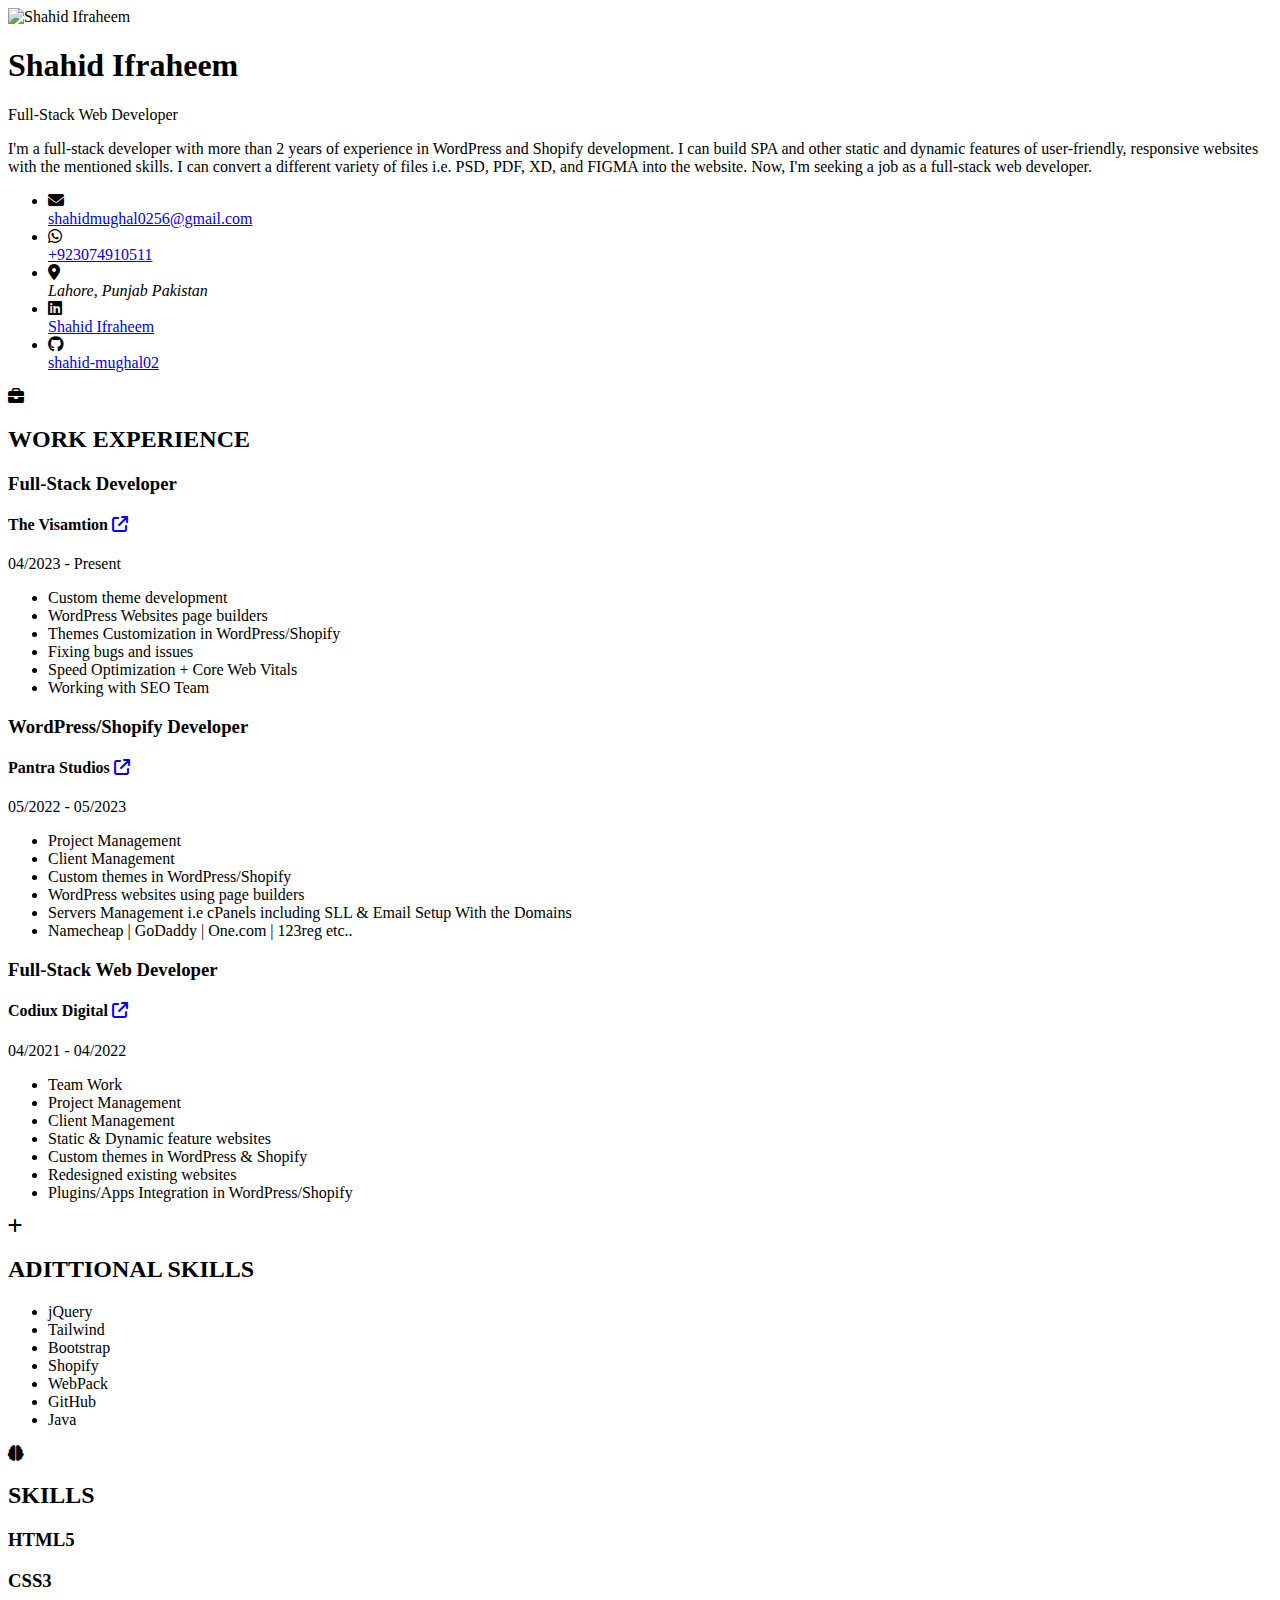
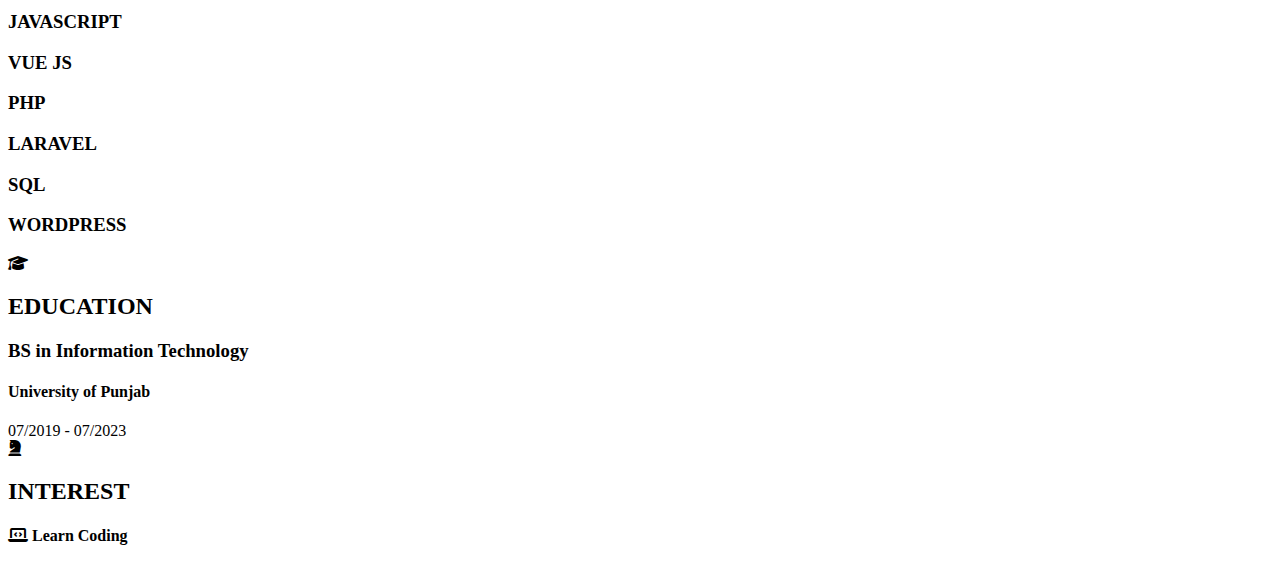
==== index.html @ 24e7b1ff "Update index.html" ====
<!DOCTYPE html>
<html lang="en">

<head>
    <title>Portfolio &#9866; Shahid Ifraheem</title>
    <meta charset="UTF-8">
    <meta http-equiv="X-UA-Compatible" content="IE=edge">
    <meta name="viewport" content="width=device-width, initial-scale=1.0">
    <link rel="stylesheet" href="https://cdnjs.cloudflare.com/ajax/libs/font-awesome/6.2.0/css/all.min.css" />
    <!-- For Social Share -->
    <meta property="og:title" content="Portfolio - Shahid Ifraheem" />
    <meta property="og:description" content="Full-Stack Web Developer | PHP | Laravel | Vue.js | WordPress" />
    <meta property="og:image" content="src/img/profile.jpg" />
    <!-- Favicon -->
    <link rel="shortcut icon" href="src/img/profile.jpg" type="image/x-icon">
    <!-- Style -->
    <link rel="stylesheet" href="src/css/style.css" />
</head>

<body>
    <div id="resume">
        <header id="header">
            <div class="about">
                <div class="profile">
                    <div class="outline">
                        <img src="src/img/profile.jpg" alt="Shahid Ifraheem">
                    </div>
                </div>
                <div class="summary">
                    <h1>Shahid Ifraheem</h1>
                    <span>Full-Stack Web Developer</span>
                    <p>I'm a full-stack developer with more than 2 years of experience in WordPress and Shopify development. I can build
                        <span title="Single Page Application">SPA</span> and other static and dynamic features of
                        user-friendly, responsive websites with the mentioned skills. I can convert a different variety of
                        files i.e. PSD, PDF, XD, and FIGMA into the website. Now, I'm seeking a job as a full-stack web
                        developer.
                    </p>
                </div>
            </div>
            <div class="info">
                <ul>
                    <li>
                        <div class="icon">
                            <i class="fa-solid fa-envelope"></i>
                        </div>
                        <a href="mailto:shahidmughal0256@gmail.com">shahidmughal0256@gmail.com</a>
                    </li>
                    <li>
                        <div class="icon">
                            <i class="fa-brands fa-whatsapp"></i>
                        </div>
                        <a href="https://wa.me/+923074910511?text=Greetings, Shahid Ifraheem">+923074910511</a>
                    </li>
                    <li>
                        <div class="icon">
                            <i class="fa-solid fa-location-dot"></i>
                        </div>
                        <address>Lahore, Punjab Pakistan</address>
                    </li>
                    <li>
                        <div class="icon">
                            <i class="fa-brands fa-linkedin"></i>
                        </div>
                        <a href="https://www.linkedin.com/in/shahid-ifraheem/">Shahid Ifraheem</a>
                    </li>
                    <li>
                        <div class="icon">
                            <i class="fa-brands fa-github"></i>
                        </div>
                        <a href="https://github.com/shahid-mughal02">shahid-mughal02</a>
                    </li>
                </ul>
            </div>
        </header>
        <main id="main">
            <div class="content">
                <div class="title">
                    <div class="icon">
                        <i class="fa fa-light fa-briefcase"></i>
                    </div>
                    <h2>WORK EXPERIENCE</h2>
                </div>
                <div class="experiences">
                    <div class="experience">
                        <h3 class="universal-title">Full-Stack Developer</h3>
                        <h4 class="universal-name">The Visamtion <a href="#" target="_blank"><i
                                    class="fa-solid fa-arrow-up-right-from-square"></i></a></h4>
                        <span class="universal-date">04/2023 - Present</span>
                        <ul class="details">
                            <li>Custom theme development</li>
                            <li>WordPress Websites page builders</li>
                            <li>Themes Customization in WordPress/Shopify</li>
                            <li>Fixing bugs and issues</li>
                            <li>Speed Optimization + Core Web Vitals</li>
                            <li>Working with SEO Team</li>
                        </ul>
                    </div>
                    <div class="experience">
                        <h3 class="universal-title">WordPress/Shopify Developer</h3>
                        <h4 class="universal-name">Pantra Studios <a href="#" target="_blank"><i
                                    class="fa-solid fa-arrow-up-right-from-square"></i></a></h4>
                        <span class="universal-date">05/2022 - 05/2023</span>
                        <ul class="details">
                            <li>Project Management</li>
                            <li>Client Management</li>
                            <li>Custom themes in WordPress/Shopify</li>
                            <li>WordPress websites using page builders</li>
                            <li>Servers Management i.e cPanels including SLL & Email Setup With the Domains</li>
                            <li>Namecheap | GoDaddy | One.com | 123reg etc..</li>
                        </ul>
                    </div>
                    <div class="experience">
                        <h3 class="universal-title">Full-Stack Web Developer</h3>
                        <h4 class="universal-name">Codiux Digital <a href="#" target="_blank"><i
                                    class="fa-solid fa-arrow-up-right-from-square"></i></a></h4>
                        <span class="universal-date">04/2021 - 04/2022</span>
                        <ul class="details">
                            <li>Team Work</li>
                            <li>Project Management</li>
                            <li>Client Management</li>
                            <li>Static & Dynamic feature websites</li>
                            <li>Custom themes in WordPress & Shopify</li>
                            <li>Redesigned existing websites</li>
                            <li>Plugins/Apps Integration in WordPress/Shopify</li>
                        </ul>
                    </div>
                </div>
                <div class="additional-skills">
                    <div class="title">
                        <div class="icon">
                            <i class="fa-solid fa-plus"></i>
                        </div>
                        <h2>ADITTIONAL SKILLS</h2>
                    </div>
                    <ul class="skills-list">
                        <li>jQuery</li>
                        <li>Tailwind</li>
                        <li>Bootstrap</li>
                        <li>Shopify</li>
                        <li>WebPack</li>
                        <li>GitHub</li>
                        <li>Java</li>
                    </ul>
                </div>
            </div>
            <aside class="sidebar">
                <div class="title">
                    <div class="icon">
                        <i class="fa fa-thin fa-brain"></i>
                    </div>
                    <h2>SKILLS</h2>
                </div>
                <div class="skills">
                    <div class="html">
                        <h3 class="skill-title">HTML5</h3>
                        <div class="progress-outline">
                            <div class="progress"></div>
                        </div>
                    </div>
                    <div class="css">
                        <h3 class="skill-title">CSS3</h3>
                        <div class="progress-outline">
                            <div class="progress"></div>
                        </div>
                    </div>
                    <div class="javascript">
                        <h3 class="skill-title">JAVASCRIPT</h3>
                        <div class="progress-outline">
                            <div class="progress"></div>
                        </div>
                    </div>
                    <div class="vuejs">
                        <h3 class="skill-title">VUE JS</h3>
                        <div class="progress-outline">
                            <div class="progress"></div>
                        </div>
                    </div>
                    <div class="php">
                        <h3 class="skill-title">PHP</h3>
                        <div class="progress-outline">
                            <div class="progress"></div>
                        </div>
                    </div>
                    <div class="laravel">
                        <h3 class="skill-title">LARAVEL</h3>
                        <div class="progress-outline">
                            <div class="progress"></div>
                        </div>
                    </div>
                    <div class="sql">
                        <h3 class="skill-title">SQL</h3>
                        <div class="progress-outline">
                            <div class="progress"></div>
                        </div>
                    </div>
                    <div class="wp">
                        <h3 class="skill-title">WORDPRESS</h3>
                        <div class="progress-outline">
                            <div class="progress"></div>
                        </div>
                    </div>
                </div>
                <div class="education">
                    <div class="title">
                        <div class="icon">
                            <i class="fa-solid fa-graduation-cap"></i>
                        </div>
                        <h2>EDUCATION</h2>
                    </div>
                    <div class="edu-box">
                        <h3 class="universal-title">BS in Information Technology</h3>
                        <h4 class="universal-name" data-text="(Continue)">University of Punjab </h4>
                        <span class="universal-date">07/2019 - 07/2023</span>
                    </div>
                </div>
                <div class="interest">
                    <div class="title">
                        <div class="icon">
                            <i class="fa-solid fa-chess-knight"></i>
                        </div>
                        <h2>INTEREST</h2>
                    </div>
                    <div class="interest-list">
                        <h4 class="interest-title"><i class="fa-solid fa-laptop-code"></i> Learn Coding</h4>
                    </div>
                </div>
            </aside>
        </main>
        <!--<div id="portfolio">
            <a href="portfolio.html">Portfolio</a>
        </div>-->
    </div>
    <script src="src/js/index.js"></script>
</body>

</html>
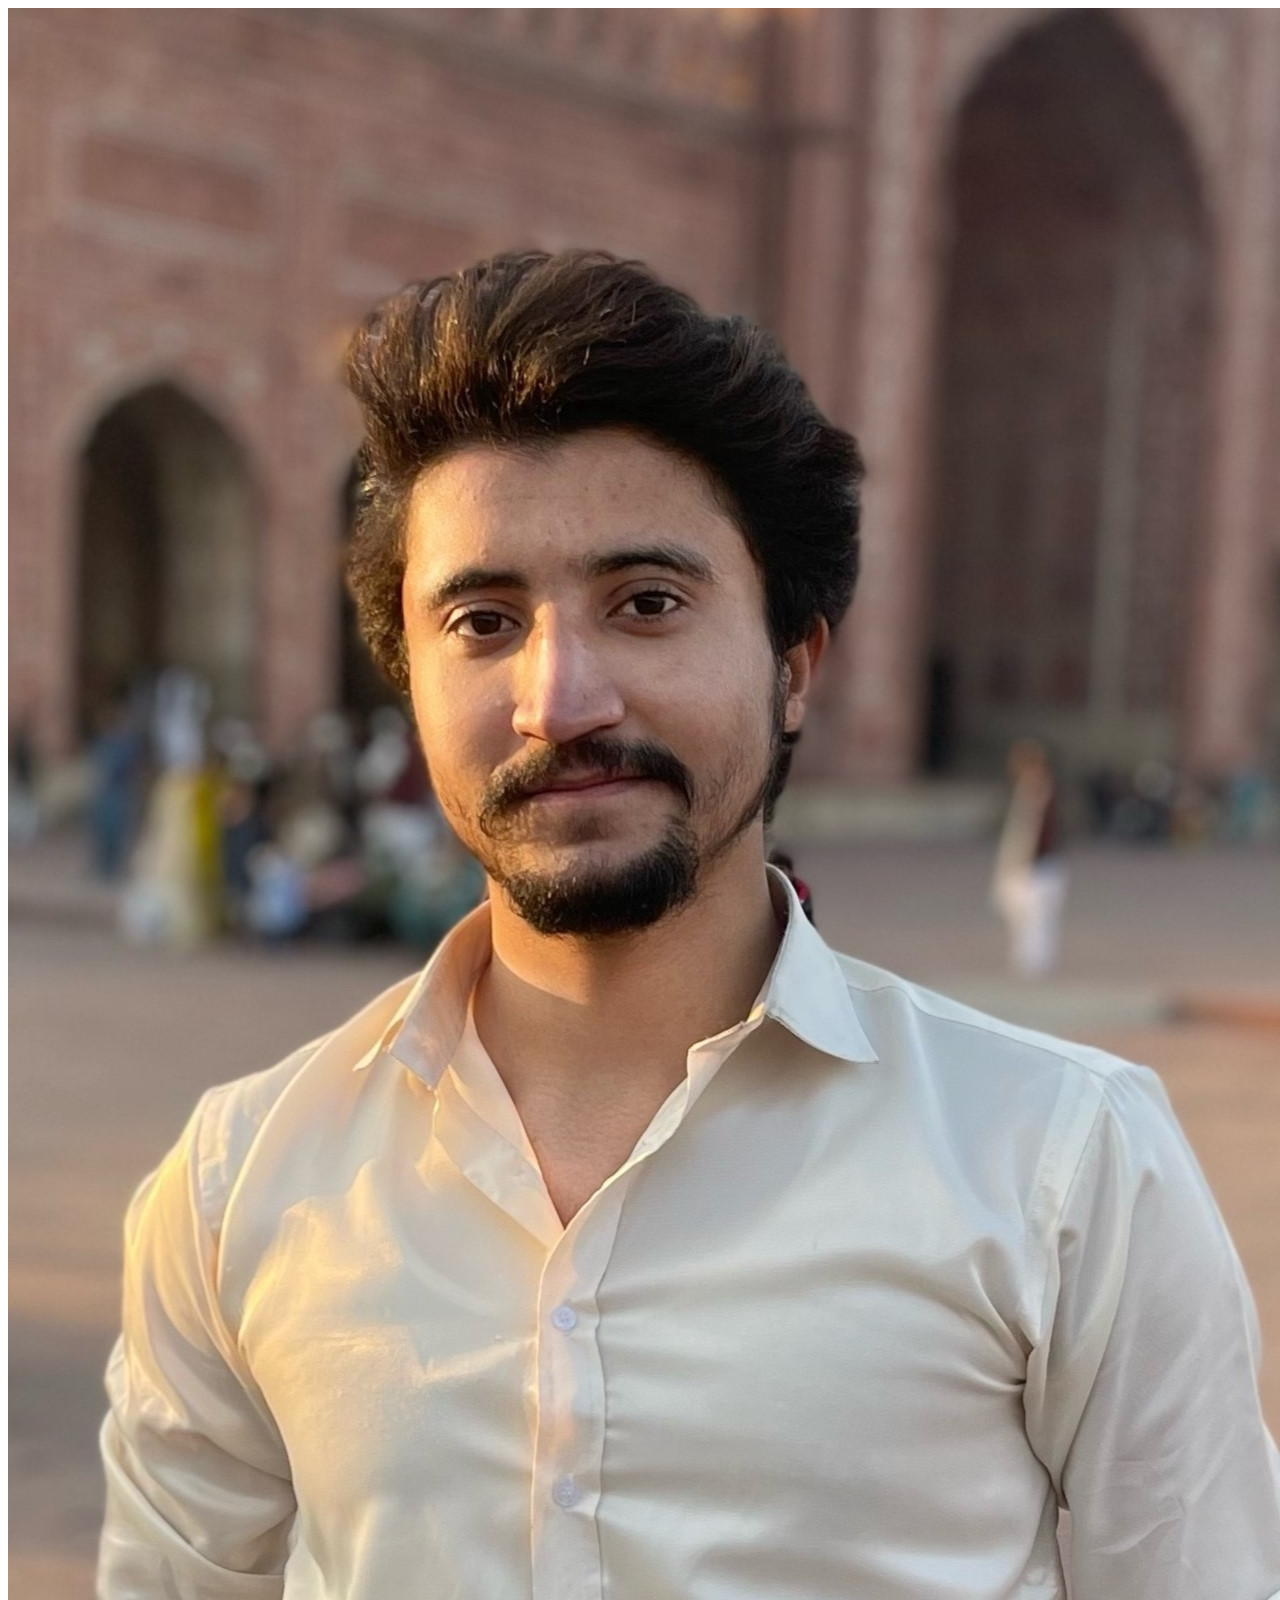
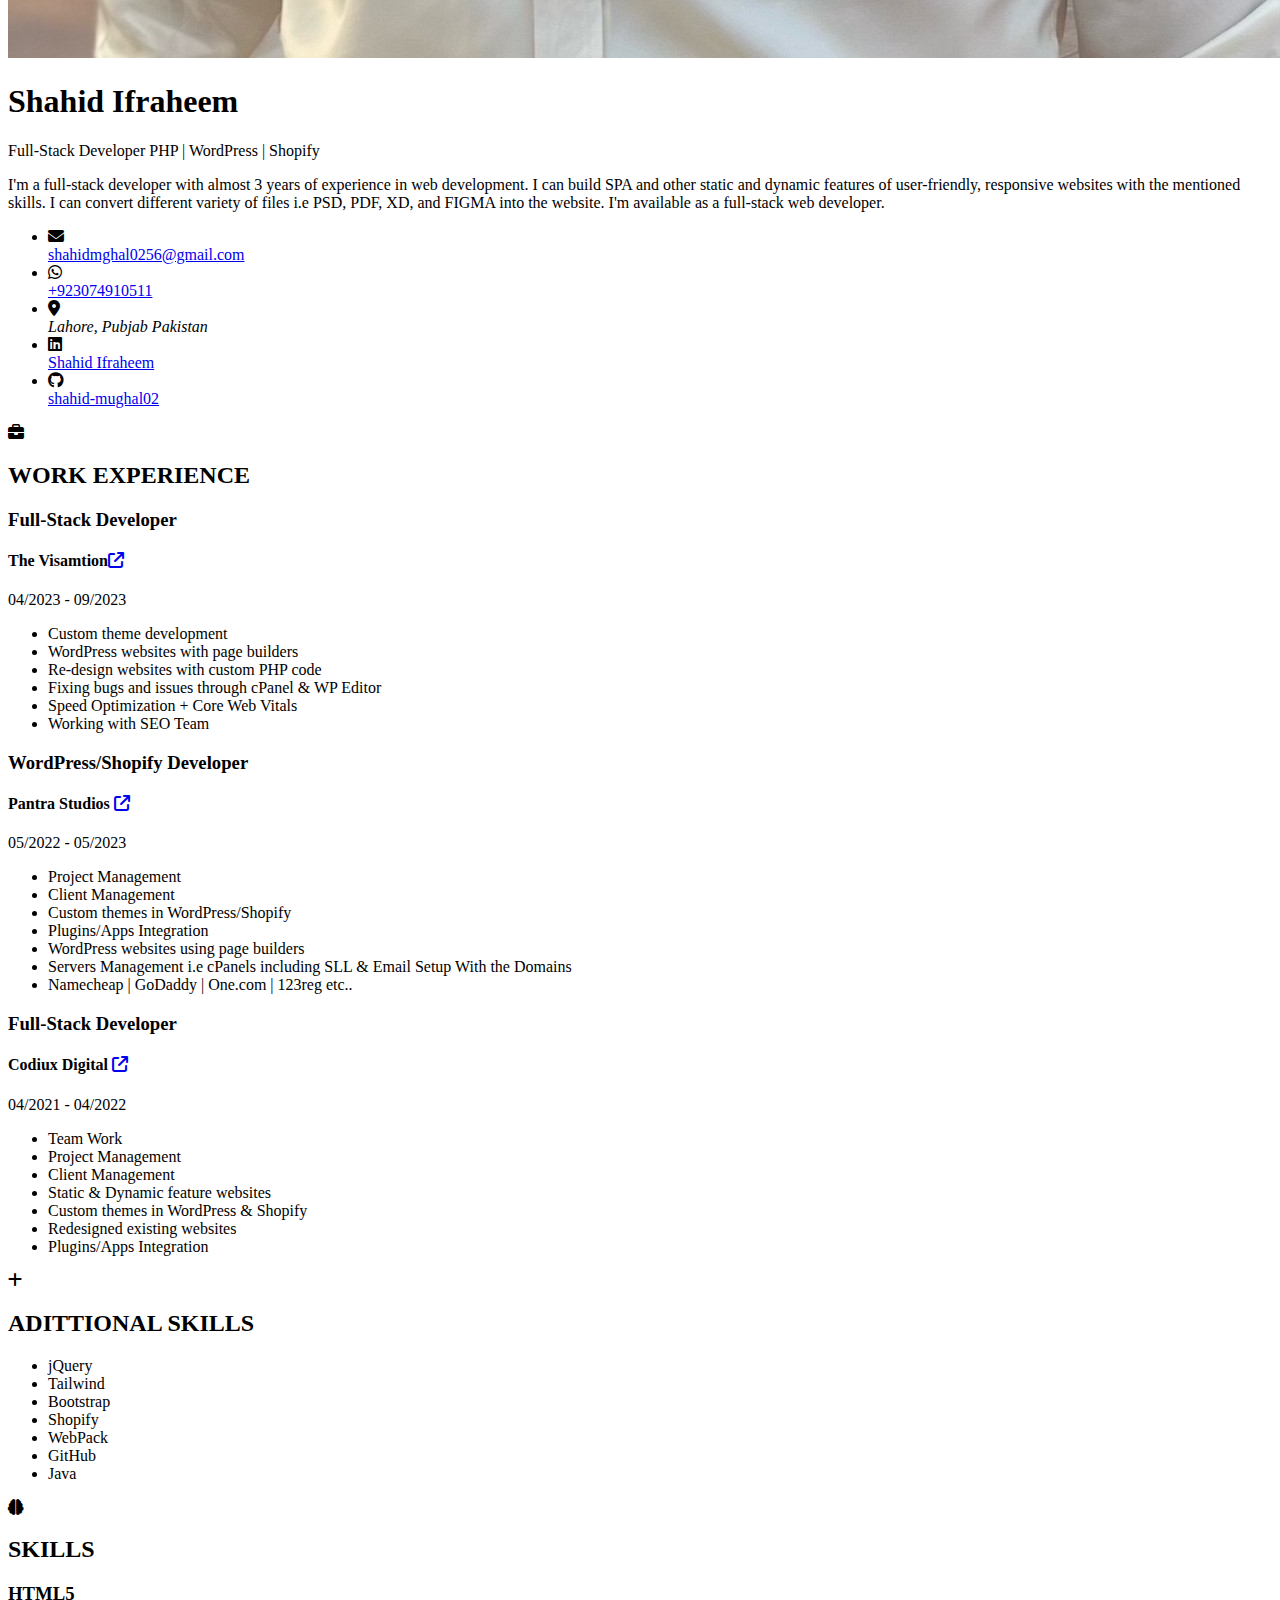
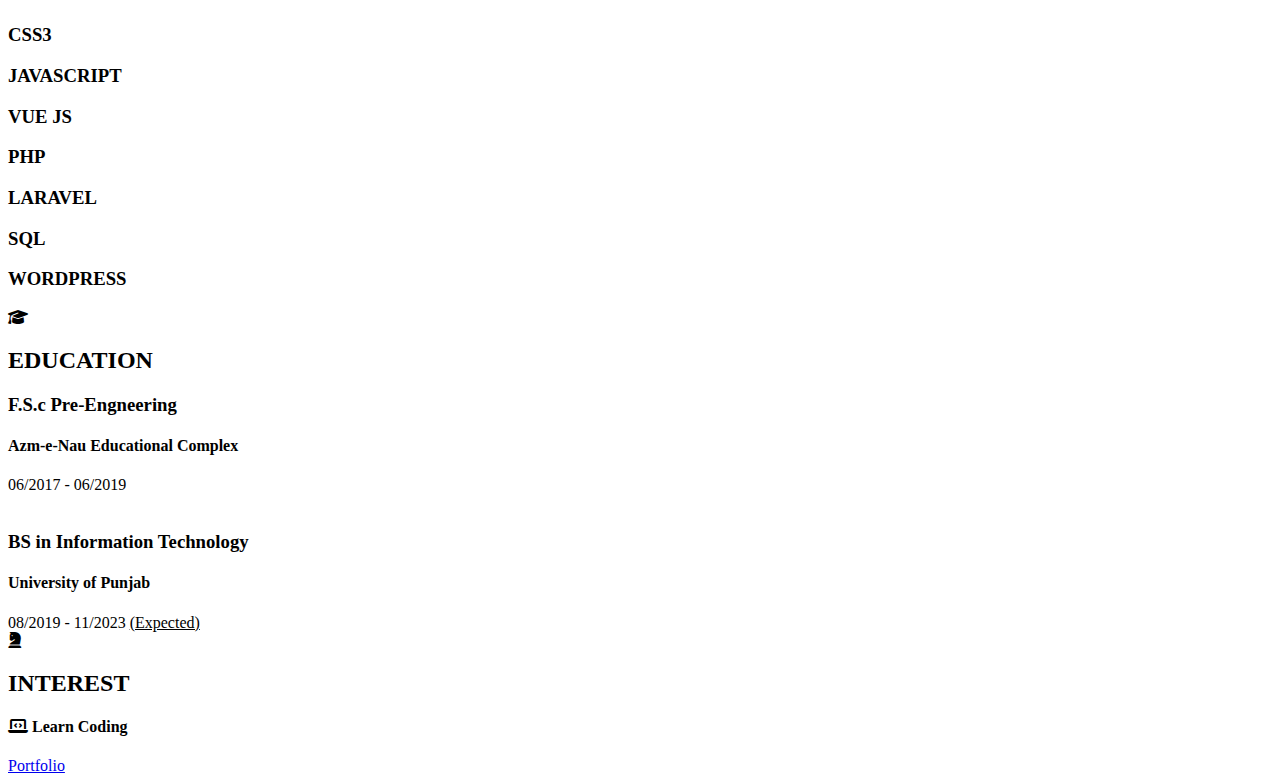
==== commit a3c05c5d: "updated" ====
--- a/index.html
+++ b/index.html
@@ -2,18 +2,26 @@
 <html lang="en">
 
 <head>
-    <title>Portfolio &#9866; Shahid Ifraheem</title>
+    <title>Resume &#9866; Shahid Ifraheem</title>
     <meta charset="UTF-8">
     <meta http-equiv="X-UA-Compatible" content="IE=edge">
     <meta name="viewport" content="width=device-width, initial-scale=1.0">
     <link rel="stylesheet" href="https://cdnjs.cloudflare.com/ajax/libs/font-awesome/6.2.0/css/all.min.css" />
-    <!-- For Social Share -->
-    <meta property="og:title" content="Portfolio - Shahid Ifraheem" />
-    <meta property="og:description" content="Full-Stack Web Developer | PHP | Laravel | Vue.js | WordPress" />
-    <meta property="og:image" content="src/img/profile.jpg" />
-    <!-- Favicon -->
+    <link rel="canonical" href="https://itsdeveloper.w3spaces.com" />
+    <meta name="description"
+        content="I'm Shahid Ifraheem a full-stack developer with almost 2 years of experience in web development. I can build SPA and other static and dynamic features of user-friendly, responsive websites with the mentioned skills. I can convert different variety of files i.e PSD, PDF, XD, and FIGMA into the website.">
+    <meta property="og:type" content="Portfolio" />
+    <meta property="og:title" content="Resume - Shahid Ifraheem" />
+    <meta property="og:description" content="Full-Stack Web Developer | WordPress | Shopify | PHP | Laravel | Vue.js" />
+    <meta property="og:image" content="./profile.jpg" />
+    <meta property="og:url" content="https://itsdeveloper.w3spaces.com" />
+    <meta property="og:site_name" content="https://itsdeveloper.w3spaces.com" />
+    <meta name="twitter:title" content="Shahid Ifraheem - Full-Stack Developer">
+    <meta name="twitter:description" content="Full-Stack Web Developer | WordPress | Shopify | PHP | Laravel | Vue.js">
+    <meta name="twitter:image" content="./profile.jpg">
+    <meta name="twitter:site" content="@shahidmughal_sm">
+    <meta name="twitter:creator" content="@shahidmughal_sm">
     <link rel="shortcut icon" href="src/img/profile.jpg" type="image/x-icon">
-    <!-- Style -->
     <link rel="stylesheet" href="src/css/style.css" />
 </head>
 
@@ -28,12 +36,11 @@
                 </div>
                 <div class="summary">
                     <h1>Shahid Ifraheem</h1>
-                    <span>Full-Stack Web Developer</span>
-                    <p>I'm a full-stack developer with more than 2 years of experience in WordPress and Shopify development. I can build
+                    <span class="designation">Full-Stack Developer PHP | WordPress | Shopify</span>
+                    <p>I'm a full-stack developer with almost 3 years of experience in web development. I can build
                         <span title="Single Page Application">SPA</span> and other static and dynamic features of
-                        user-friendly, responsive websites with the mentioned skills. I can convert a different variety of
-                        files i.e. PSD, PDF, XD, and FIGMA into the website. Now, I'm seeking a job as a full-stack web
-                        developer.
+                        user-friendly, responsive websites with the mentioned skills. I can convert different variety of
+                        files i.e PSD, PDF, XD, and FIGMA into the website. I'm available as a full-stack web developer.
                     </p>
                 </div>
             </div>
@@ -43,7 +50,7 @@
                         <div class="icon">
                             <i class="fa-solid fa-envelope"></i>
                         </div>
-                        <a href="mailto:shahidmughal0256@gmail.com">shahidmughal0256@gmail.com</a>
+                        <a href="mailto:shahidmghal0256@gmail.com">shahidmghal0256@gmail.com</a>
                     </li>
                     <li>
                         <div class="icon">
@@ -55,7 +62,7 @@
                         <div class="icon">
                             <i class="fa-solid fa-location-dot"></i>
                         </div>
-                        <address>Lahore, Punjab Pakistan</address>
+                        <address>Lahore, Pubjab Pakistan</address>
                     </li>
                     <li>
                         <div class="icon">
@@ -83,36 +90,37 @@
                 <div class="experiences">
                     <div class="experience">
                         <h3 class="universal-title">Full-Stack Developer</h3>
-                        <h4 class="universal-name">The Visamtion <a href="#" target="_blank"><i
-                                    class="fa-solid fa-arrow-up-right-from-square"></i></a></h4>
-                        <span class="universal-date">04/2023 - Present</span>
+                        <h4 class="universal-name">The Visamtion<a href="https://visamtion.org/"
+                                target="_blank"><i class="fa-solid fa-arrow-up-right-from-square"></i></a></h4>
+                        <span class="universal-date">04/2023 - 09/2023</span>
                         <ul class="details">
                             <li>Custom theme development</li>
-                            <li>WordPress Websites page builders</li>
-                            <li>Themes Customization in WordPress/Shopify</li>
-                            <li>Fixing bugs and issues</li>
+                            <li>WordPress websites with page builders</li>
+                            <li>Re-design websites with custom PHP code</li>
+                            <li>Fixing bugs and issues through cPanel & WP Editor</li>
                             <li>Speed Optimization + Core Web Vitals</li>
                             <li>Working with SEO Team</li>
                         </ul>
                     </div>
                     <div class="experience">
                         <h3 class="universal-title">WordPress/Shopify Developer</h3>
-                        <h4 class="universal-name">Pantra Studios <a href="#" target="_blank"><i
-                                    class="fa-solid fa-arrow-up-right-from-square"></i></a></h4>
+                        <h4 class="universal-name">Pantra Studios <a href="https://pantrastudios.com/"
+                                target="_blank"><i class="fa-solid fa-arrow-up-right-from-square"></i></a></h4>
                         <span class="universal-date">05/2022 - 05/2023</span>
                         <ul class="details">
                             <li>Project Management</li>
                             <li>Client Management</li>
                             <li>Custom themes in WordPress/Shopify</li>
+                            <li>Plugins/Apps Integration</li>
                             <li>WordPress websites using page builders</li>
                             <li>Servers Management i.e cPanels including SLL & Email Setup With the Domains</li>
                             <li>Namecheap | GoDaddy | One.com | 123reg etc..</li>
                         </ul>
                     </div>
                     <div class="experience">
-                        <h3 class="universal-title">Full-Stack Web Developer</h3>
-                        <h4 class="universal-name">Codiux Digital <a href="#" target="_blank"><i
-                                    class="fa-solid fa-arrow-up-right-from-square"></i></a></h4>
+                        <h3 class="universal-title">Full-Stack Developer</h3>
+                        <h4 class="universal-name">Codiux Digital <a href="http://www.codiuxdigital.com/"
+                                target="_blank"><i class="fa-solid fa-arrow-up-right-from-square"></i></a></h4>
                         <span class="universal-date">04/2021 - 04/2022</span>
                         <ul class="details">
                             <li>Team Work</li>
@@ -121,7 +129,7 @@
                             <li>Static & Dynamic feature websites</li>
                             <li>Custom themes in WordPress & Shopify</li>
                             <li>Redesigned existing websites</li>
-                            <li>Plugins/Apps Integration in WordPress/Shopify</li>
+                            <li>Plugins/Apps Integration</li>
                         </ul>
                     </div>
                 </div>
@@ -208,9 +216,15 @@
                         <h2>EDUCATION</h2>
                     </div>
                     <div class="edu-box">
+                        <h3 class="universal-title">F.S.c Pre-Engneering</h3>
+                        <h4 class="universal-name" data-text="">Azm-e-Nau Educational Complex </h4>
+                        <span class="universal-date">06/2017 - 06/2019</span>
+                    </div>
+                    <br>
+                    <div class="edu-box">
                         <h3 class="universal-title">BS in Information Technology</h3>
                         <h4 class="universal-name" data-text="(Continue)">University of Punjab </h4>
-                        <span class="universal-date">07/2019 - 07/2023</span>
+                        <span class="universal-date">08/2019 - 11/2023 <u>(Expected)</u> </span>
                     </div>
                 </div>
                 <div class="interest">
@@ -226,11 +240,11 @@
                 </div>
             </aside>
         </main>
-        <!--<div id="portfolio">
-            <a href="portfolio.html">Portfolio</a>
-        </div>-->
+        <div id="portfolio">
+            <a href="https://shahidifraheem.com">Portfolio</a>
+        </div>
     </div>
-    <script src="src/js/index.js"></script>
+    <script src="src/script.js"></script>
 </body>
 
-</html>
+</html>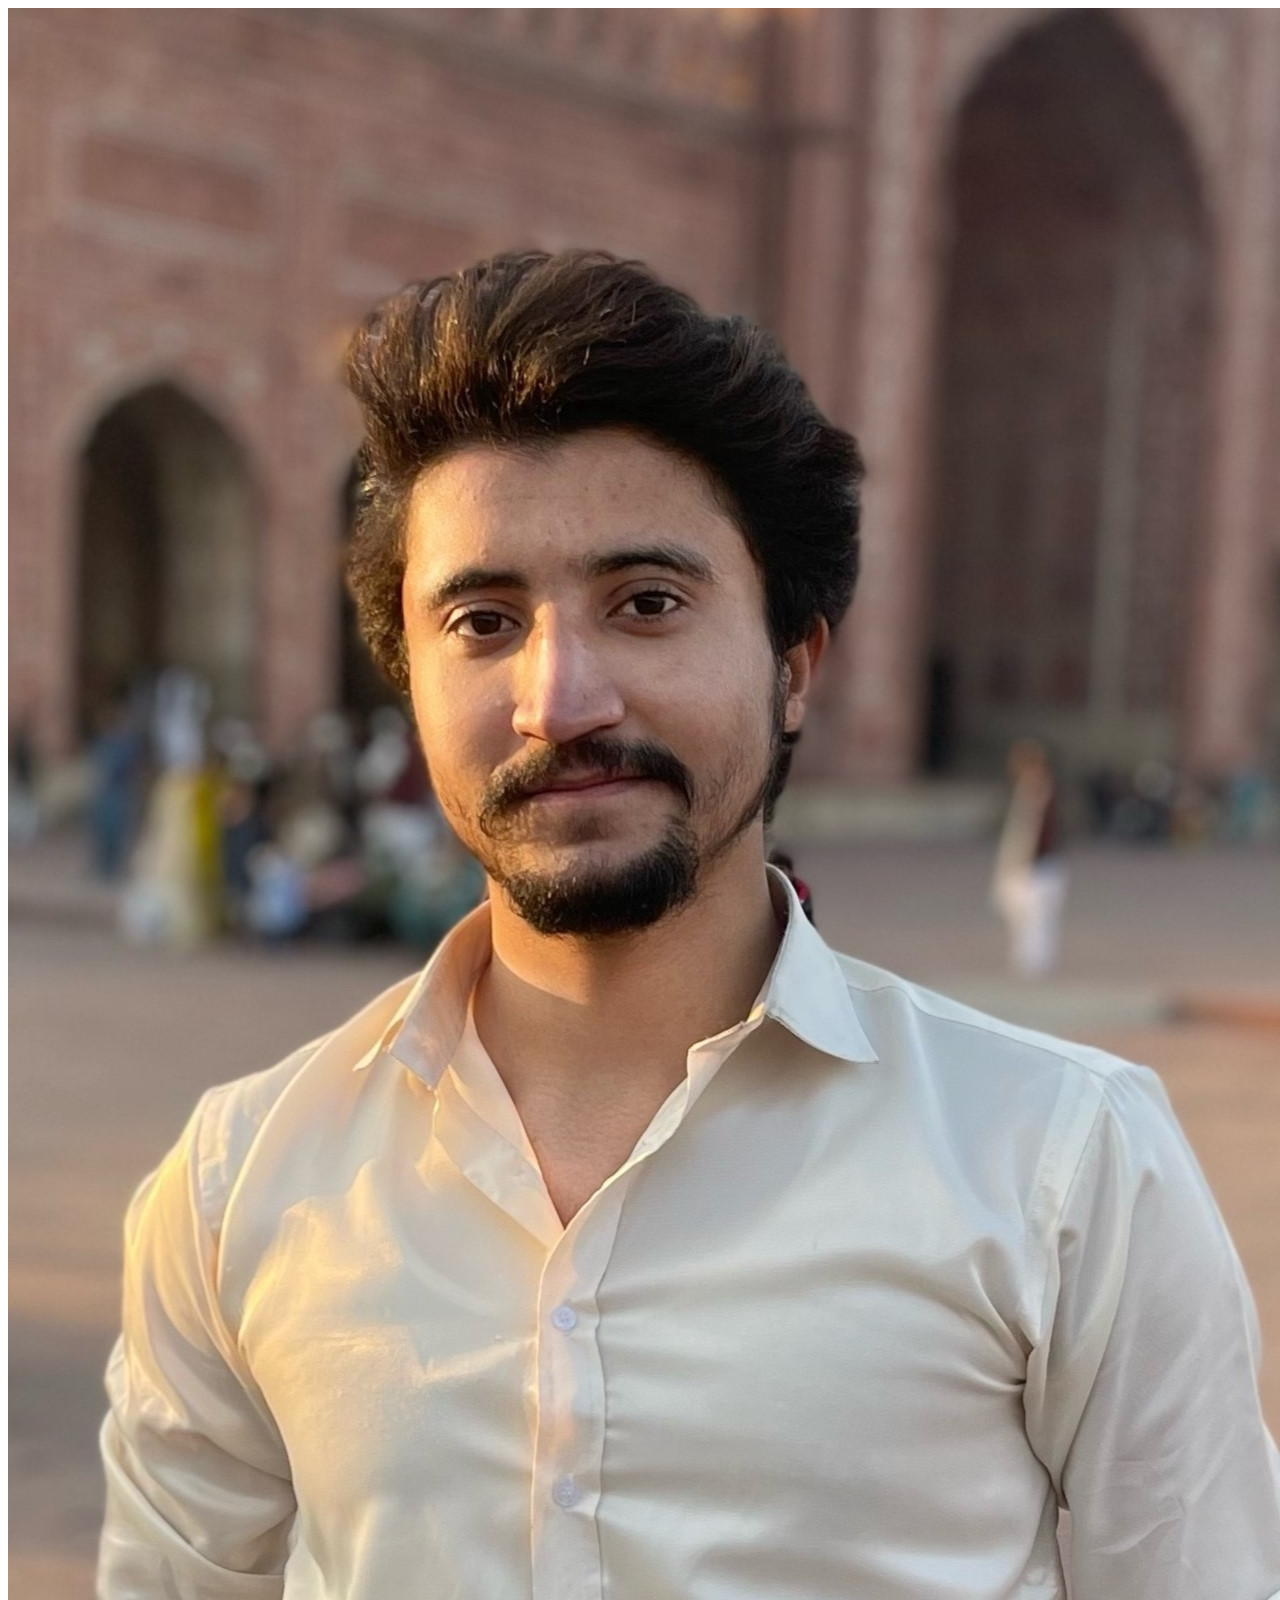
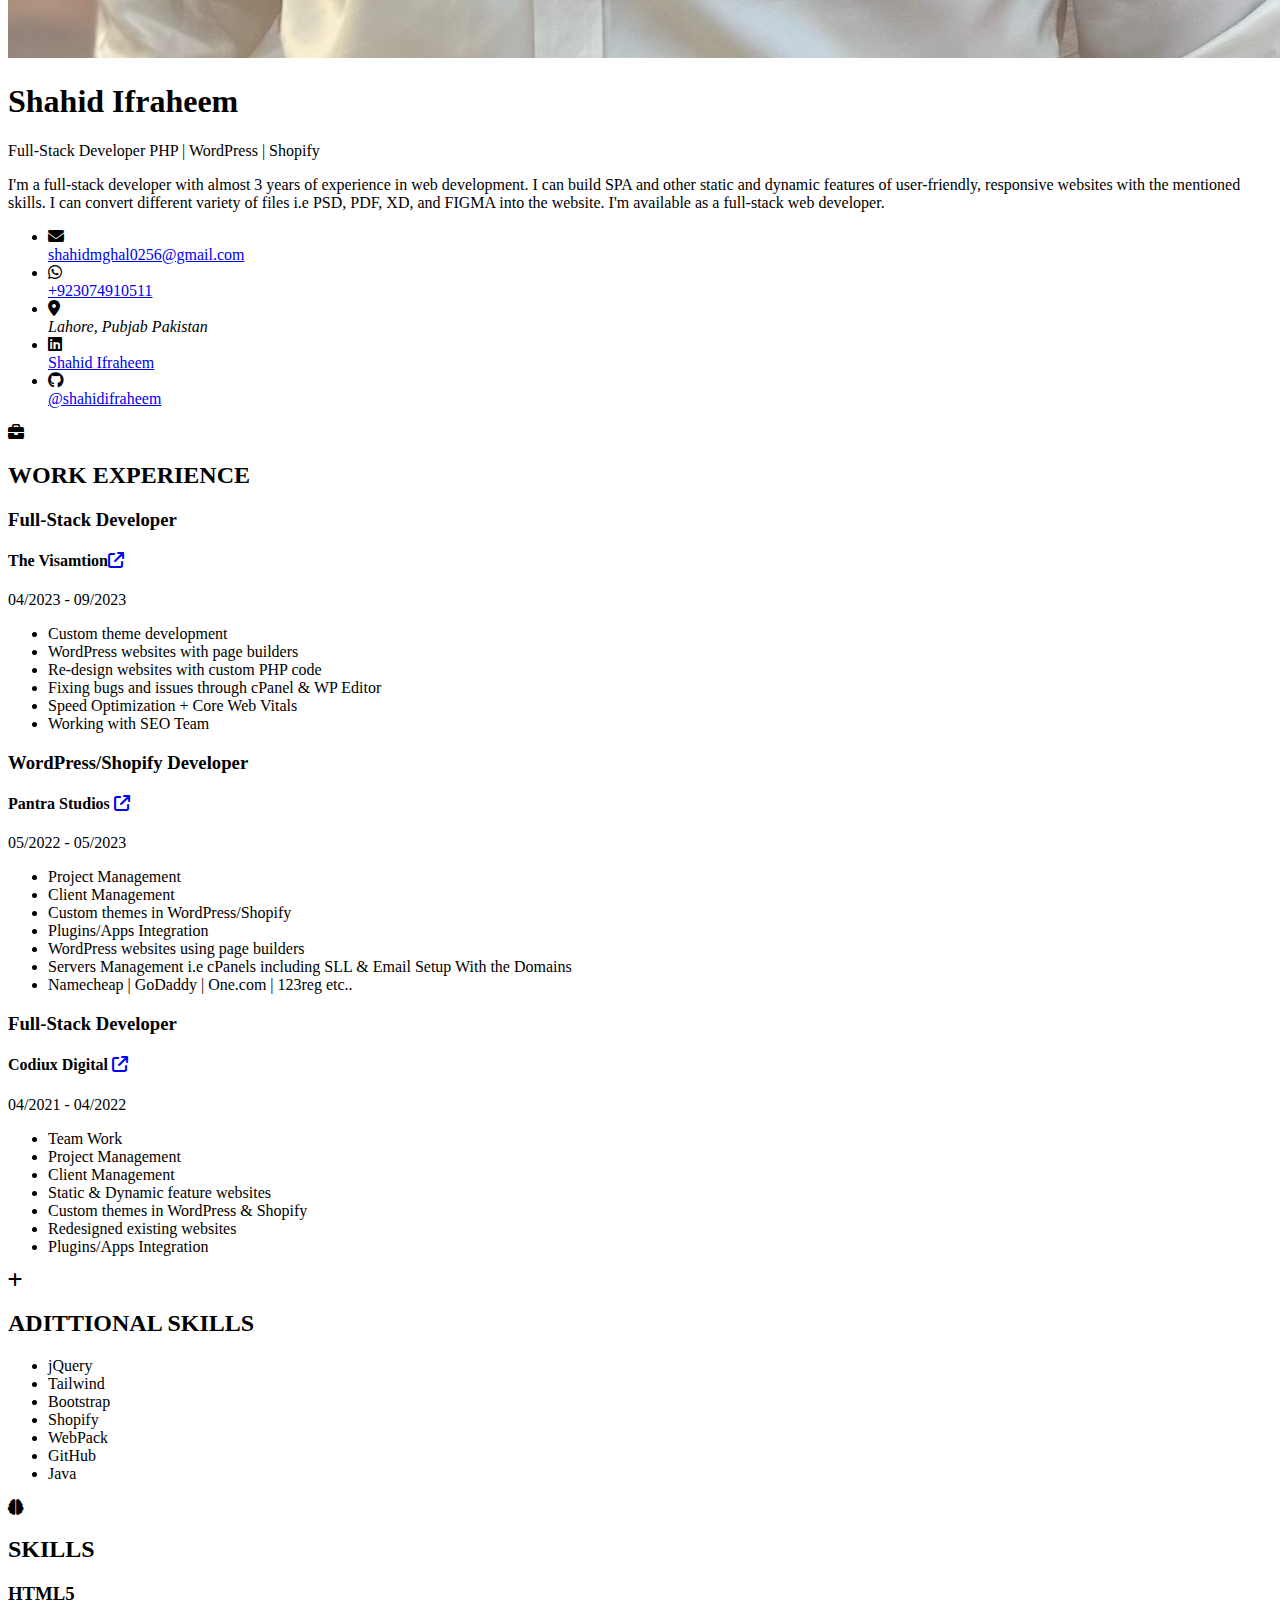
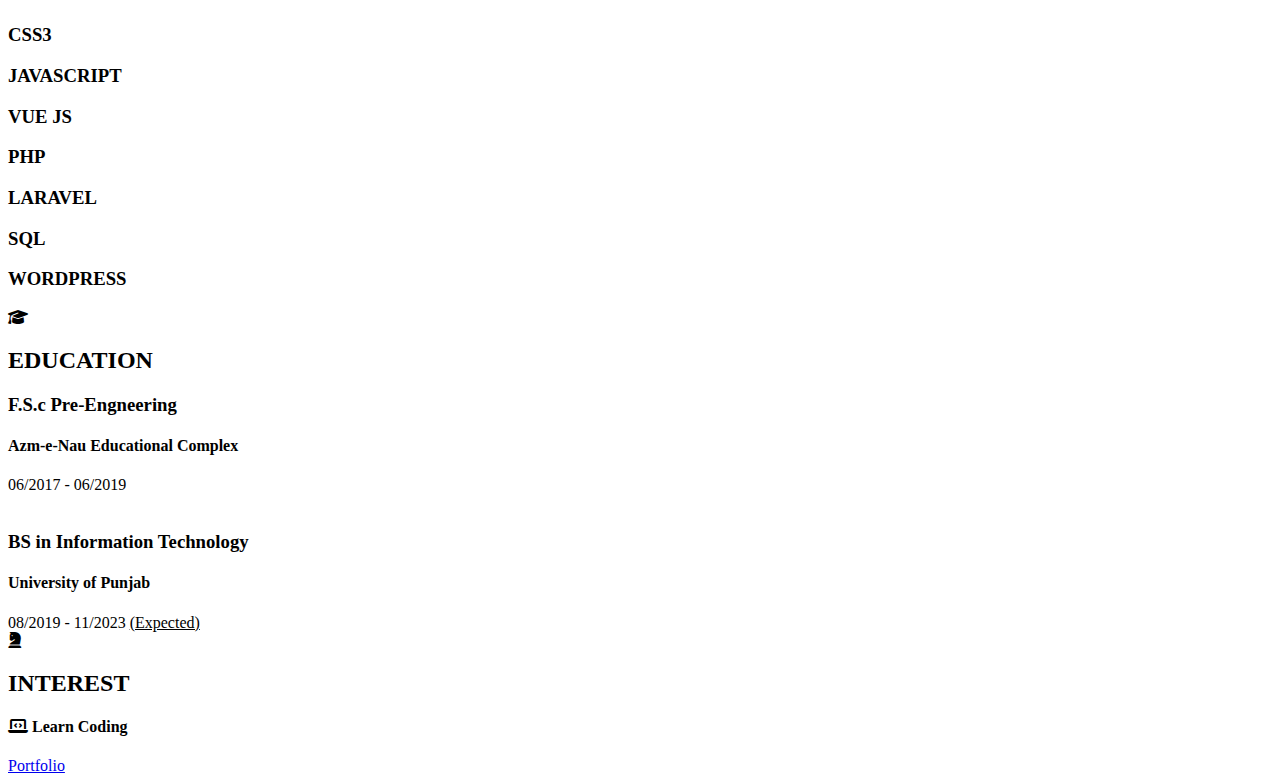
==== commit 1a51e7f0: "updated" ====
--- a/index.html
+++ b/index.html
@@ -74,7 +74,7 @@
                         <div class="icon">
                             <i class="fa-brands fa-github"></i>
                         </div>
-                        <a href="https://github.com/shahid-mughal02">shahid-mughal02</a>
+                        <a href="https://github.com/shahidifraheem">@shahidifraheem</a>
                     </li>
                 </ul>
             </div>
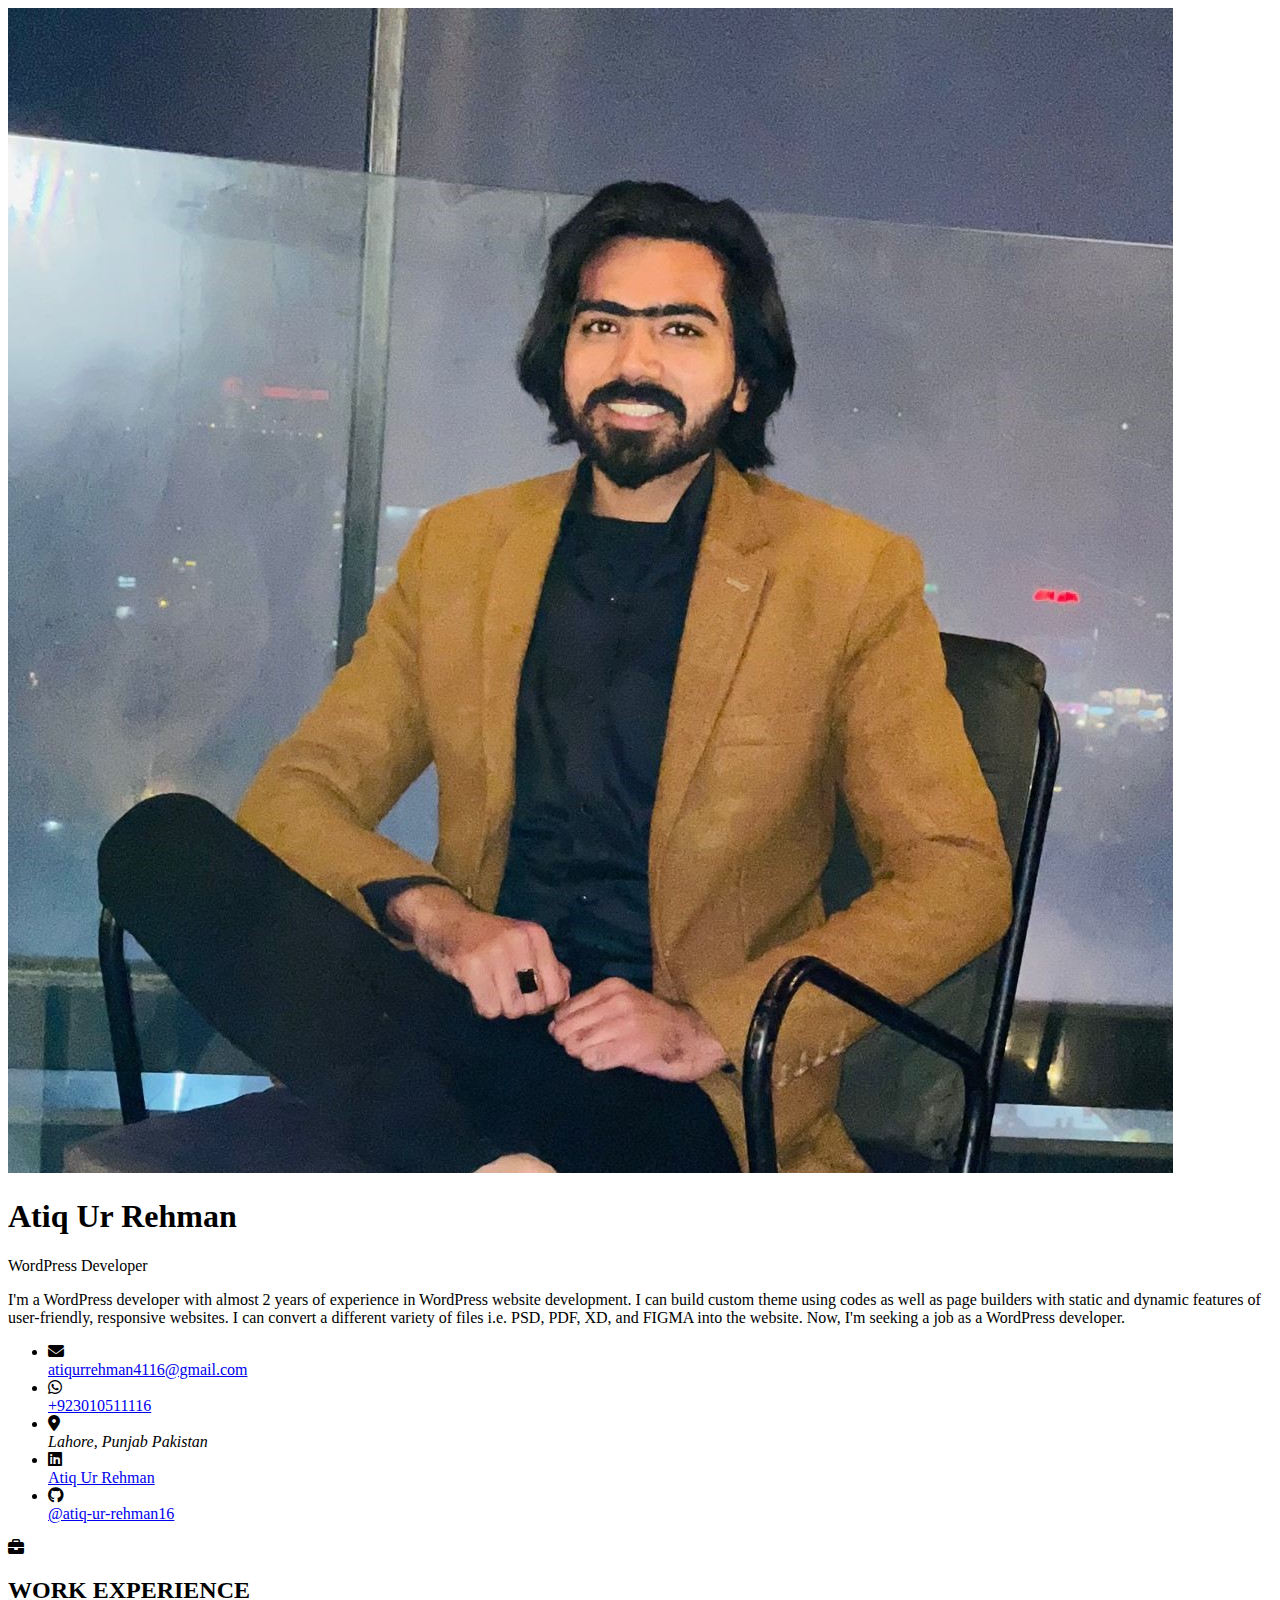
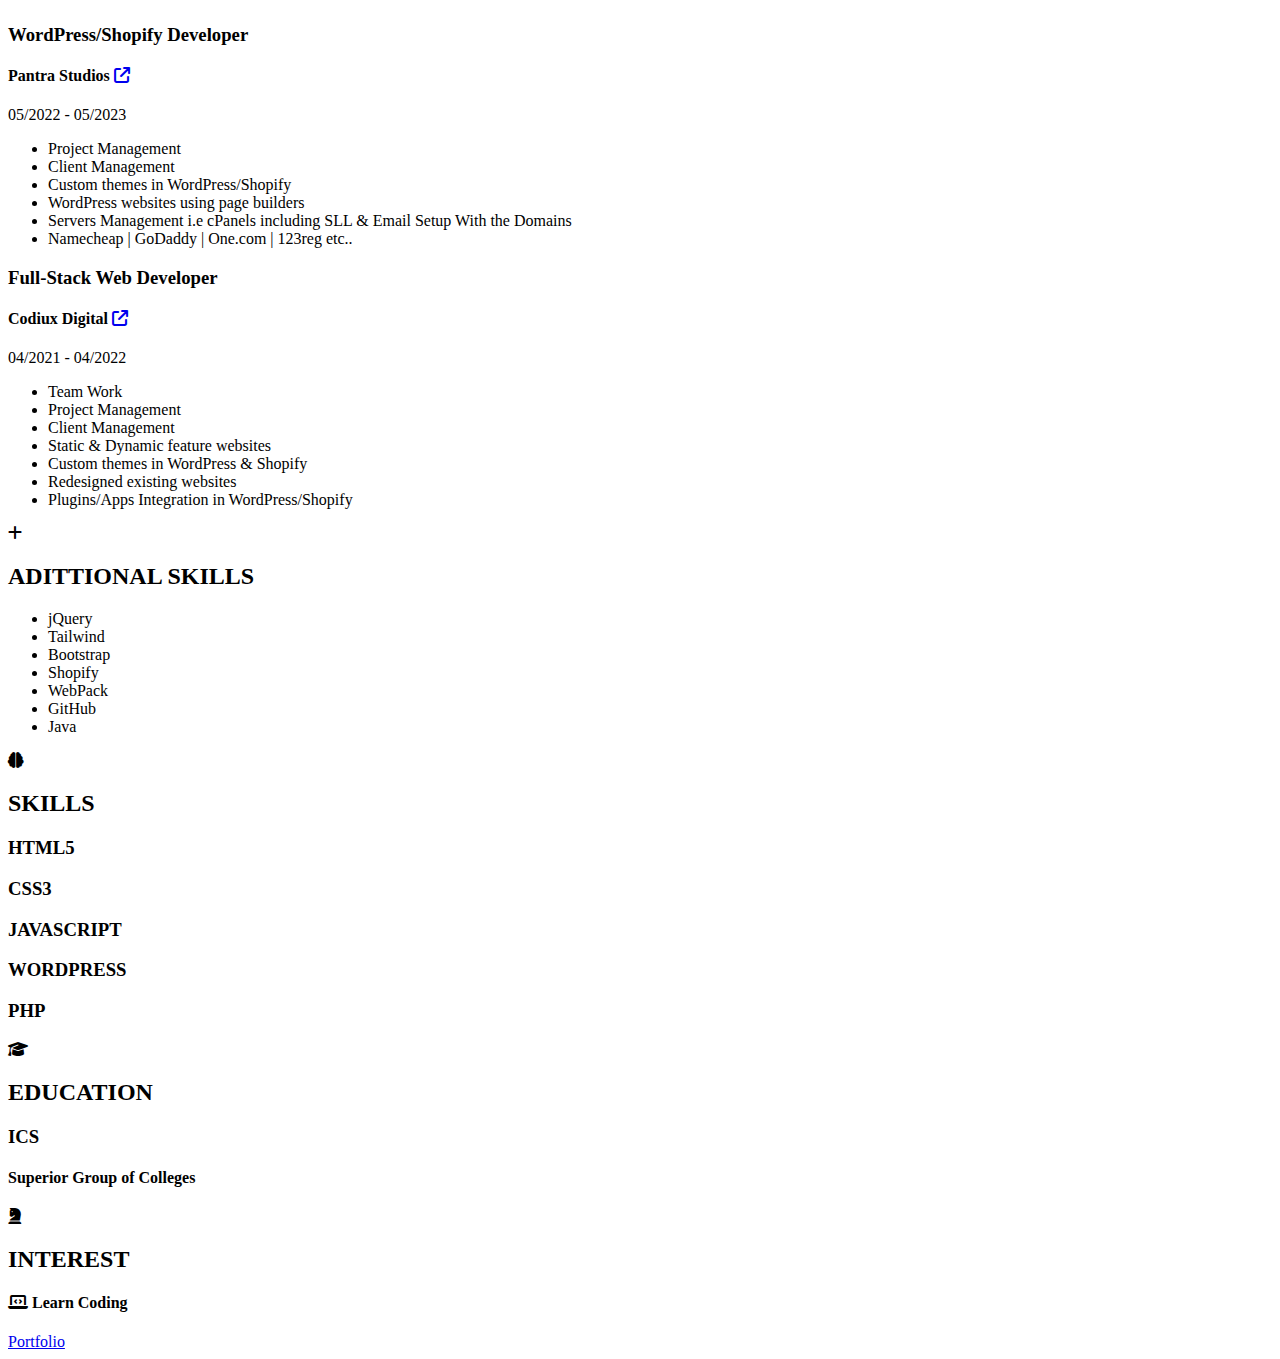
==== commit 0a4201a6: "Update index.html" ====
--- a/index.html
+++ b/index.html
@@ -2,26 +2,18 @@
 <html lang="en">
 
 <head>
-    <title>Resume &#9866; Shahid Ifraheem</title>
+    <title>Portfolio &#9866; Shahid Ifraheem</title>
     <meta charset="UTF-8">
     <meta http-equiv="X-UA-Compatible" content="IE=edge">
     <meta name="viewport" content="width=device-width, initial-scale=1.0">
     <link rel="stylesheet" href="https://cdnjs.cloudflare.com/ajax/libs/font-awesome/6.2.0/css/all.min.css" />
-    <link rel="canonical" href="https://itsdeveloper.w3spaces.com" />
-    <meta name="description"
-        content="I'm Shahid Ifraheem a full-stack developer with almost 2 years of experience in web development. I can build SPA and other static and dynamic features of user-friendly, responsive websites with the mentioned skills. I can convert different variety of files i.e PSD, PDF, XD, and FIGMA into the website.">
-    <meta property="og:type" content="Portfolio" />
-    <meta property="og:title" content="Resume - Shahid Ifraheem" />
-    <meta property="og:description" content="Full-Stack Web Developer | WordPress | Shopify | PHP | Laravel | Vue.js" />
-    <meta property="og:image" content="./profile.jpg" />
-    <meta property="og:url" content="https://itsdeveloper.w3spaces.com" />
-    <meta property="og:site_name" content="https://itsdeveloper.w3spaces.com" />
-    <meta name="twitter:title" content="Shahid Ifraheem - Full-Stack Developer">
-    <meta name="twitter:description" content="Full-Stack Web Developer | WordPress | Shopify | PHP | Laravel | Vue.js">
-    <meta name="twitter:image" content="./profile.jpg">
-    <meta name="twitter:site" content="@shahidmughal_sm">
-    <meta name="twitter:creator" content="@shahidmughal_sm">
-    <link rel="shortcut icon" href="src/img/profile.jpg" type="image/x-icon">
+    <!-- For Social Share -->
+    <meta property="og:title" content="Portfolio - Atiq Ur Rehman" />
+    <meta property="og:description" content="WordPress/Shopify Developer" />
+    <meta property="og:image" content="src/profile.jpg" />
+    <!-- Favicon -->
+    <link rel="shortcut icon" href="src/profile.jpg" type="image/x-icon">
+    <!-- Style -->
     <link rel="stylesheet" href="src/css/style.css" />
 </head>
 
@@ -31,16 +23,17 @@
             <div class="about">
                 <div class="profile">
                     <div class="outline">
-                        <img src="src/img/profile.jpg" alt="Shahid Ifraheem">
+                        <img src="src/profile.jpg" alt="Atiq Ur Rehman">
                     </div>
                 </div>
                 <div class="summary">
-                    <h1>Shahid Ifraheem</h1>
-                    <span class="designation">Full-Stack Developer PHP | WordPress | Shopify</span>
-                    <p>I'm a full-stack developer with almost 3 years of experience in web development. I can build
-                        <span title="Single Page Application">SPA</span> and other static and dynamic features of
-                        user-friendly, responsive websites with the mentioned skills. I can convert different variety of
-                        files i.e PSD, PDF, XD, and FIGMA into the website. I'm available as a full-stack web developer.
+                    <h1>Atiq Ur Rehman</h1>
+                    <span>WordPress Developer</span>
+                    <p>I'm a WordPress developer with almost 2 years of experience in WordPress website development. I can build
+                        custom theme using codes as well as page builders with static and dynamic features of
+                        user-friendly, responsive websites. I can convert a different variety of
+                        files i.e. PSD, PDF, XD, and FIGMA into the website. Now, I'm seeking a job as a WordPress
+                        developer.
                     </p>
                 </div>
             </div>
@@ -50,31 +43,31 @@
                         <div class="icon">
                             <i class="fa-solid fa-envelope"></i>
                         </div>
-                        <a href="mailto:shahidmghal0256@gmail.com">shahidmghal0256@gmail.com</a>
+                        <a href="mailto:atiqurrehman4116@gmail.com">atiqurrehman4116@gmail.com</a>
                     </li>
                     <li>
                         <div class="icon">
                             <i class="fa-brands fa-whatsapp"></i>
                         </div>
-                        <a href="https://wa.me/+923074910511?text=Greetings, Shahid Ifraheem">+923074910511</a>
+                        <a href="https://wa.me/+923010511116?text=Greetings, Atiq Ur Rehman">+923010511116</a>
                     </li>
                     <li>
                         <div class="icon">
                             <i class="fa-solid fa-location-dot"></i>
                         </div>
-                        <address>Lahore, Pubjab Pakistan</address>
+                        <address>Lahore, Punjab Pakistan</address>
                     </li>
                     <li>
                         <div class="icon">
                             <i class="fa-brands fa-linkedin"></i>
                         </div>
-                        <a href="https://www.linkedin.com/in/shahid-ifraheem/">Shahid Ifraheem</a>
+                        <a href="https://www.linkedin.com/in/iamatiqurrehman">Atiq Ur Rehman</a>
                     </li>
                     <li>
                         <div class="icon">
                             <i class="fa-brands fa-github"></i>
                         </div>
-                        <a href="https://github.com/shahidifraheem">@shahidifraheem</a>
+                        <a href="https://github.com/atiq-ur-rehman16">@atiq-ur-rehman16</a>
                     </li>
                 </ul>
             </div>
@@ -89,38 +82,23 @@
                 </div>
                 <div class="experiences">
                     <div class="experience">
-                        <h3 class="universal-title">Full-Stack Developer</h3>
-                        <h4 class="universal-name">The Visamtion<a href="https://visamtion.org/"
-                                target="_blank"><i class="fa-solid fa-arrow-up-right-from-square"></i></a></h4>
-                        <span class="universal-date">04/2023 - 09/2023</span>
-                        <ul class="details">
-                            <li>Custom theme development</li>
-                            <li>WordPress websites with page builders</li>
-                            <li>Re-design websites with custom PHP code</li>
-                            <li>Fixing bugs and issues through cPanel & WP Editor</li>
-                            <li>Speed Optimization + Core Web Vitals</li>
-                            <li>Working with SEO Team</li>
-                        </ul>
-                    </div>
-                    <div class="experience">
                         <h3 class="universal-title">WordPress/Shopify Developer</h3>
-                        <h4 class="universal-name">Pantra Studios <a href="https://pantrastudios.com/"
-                                target="_blank"><i class="fa-solid fa-arrow-up-right-from-square"></i></a></h4>
+                        <h4 class="universal-name">Pantra Studios <a href="#" target="_blank"><i
+                                    class="fa-solid fa-arrow-up-right-from-square"></i></a></h4>
                         <span class="universal-date">05/2022 - 05/2023</span>
                         <ul class="details">
                             <li>Project Management</li>
                             <li>Client Management</li>
                             <li>Custom themes in WordPress/Shopify</li>
-                            <li>Plugins/Apps Integration</li>
                             <li>WordPress websites using page builders</li>
                             <li>Servers Management i.e cPanels including SLL & Email Setup With the Domains</li>
                             <li>Namecheap | GoDaddy | One.com | 123reg etc..</li>
                         </ul>
                     </div>
                     <div class="experience">
-                        <h3 class="universal-title">Full-Stack Developer</h3>
-                        <h4 class="universal-name">Codiux Digital <a href="http://www.codiuxdigital.com/"
-                                target="_blank"><i class="fa-solid fa-arrow-up-right-from-square"></i></a></h4>
+                        <h3 class="universal-title">Full-Stack Web Developer</h3>
+                        <h4 class="universal-name">Codiux Digital <a href="#" target="_blank"><i
+                                    class="fa-solid fa-arrow-up-right-from-square"></i></a></h4>
                         <span class="universal-date">04/2021 - 04/2022</span>
                         <ul class="details">
                             <li>Team Work</li>
@@ -129,7 +107,7 @@
                             <li>Static & Dynamic feature websites</li>
                             <li>Custom themes in WordPress & Shopify</li>
                             <li>Redesigned existing websites</li>
-                            <li>Plugins/Apps Integration</li>
+                            <li>Plugins/Apps Integration in WordPress/Shopify</li>
                         </ul>
                     </div>
                 </div>
@@ -177,8 +155,8 @@
                             <div class="progress"></div>
                         </div>
                     </div>
-                    <div class="vuejs">
-                        <h3 class="skill-title">VUE JS</h3>
+                    <div class="wp">
+                        <h3 class="skill-title">WORDPRESS</h3>
                         <div class="progress-outline">
                             <div class="progress"></div>
                         </div>
@@ -189,24 +167,6 @@
                             <div class="progress"></div>
                         </div>
                     </div>
-                    <div class="laravel">
-                        <h3 class="skill-title">LARAVEL</h3>
-                        <div class="progress-outline">
-                            <div class="progress"></div>
-                        </div>
-                    </div>
-                    <div class="sql">
-                        <h3 class="skill-title">SQL</h3>
-                        <div class="progress-outline">
-                            <div class="progress"></div>
-                        </div>
-                    </div>
-                    <div class="wp">
-                        <h3 class="skill-title">WORDPRESS</h3>
-                        <div class="progress-outline">
-                            <div class="progress"></div>
-                        </div>
-                    </div>
                 </div>
                 <div class="education">
                     <div class="title">
@@ -216,15 +176,9 @@
                         <h2>EDUCATION</h2>
                     </div>
                     <div class="edu-box">
-                        <h3 class="universal-title">F.S.c Pre-Engneering</h3>
-                        <h4 class="universal-name" data-text="">Azm-e-Nau Educational Complex </h4>
-                        <span class="universal-date">06/2017 - 06/2019</span>
-                    </div>
-                    <br>
-                    <div class="edu-box">
-                        <h3 class="universal-title">BS in Information Technology</h3>
-                        <h4 class="universal-name" data-text="(Continue)">University of Punjab </h4>
-                        <span class="universal-date">08/2019 - 11/2023 <u>(Expected)</u> </span>
+                        <h3 class="universal-title">ICS</h3>
+                        <h4 class="universal-name" data-text="(Continue)">Superior Group of Colleges</h4>
+                        <!--<span class="universal-date">07/2019 - 07/2023</span>-->
                     </div>
                 </div>
                 <div class="interest">
@@ -241,10 +195,10 @@
             </aside>
         </main>
         <div id="portfolio">
-            <a href="https://shahidifraheem.com">Portfolio</a>
+            <a href="https://atiq-ur-rehman16.github.io/resume">Portfolio</a>
         </div>
     </div>
-    <script src="src/script.js"></script>
+    <script src="src/js/index.js"></script>
 </body>
 
-</html>+</html>
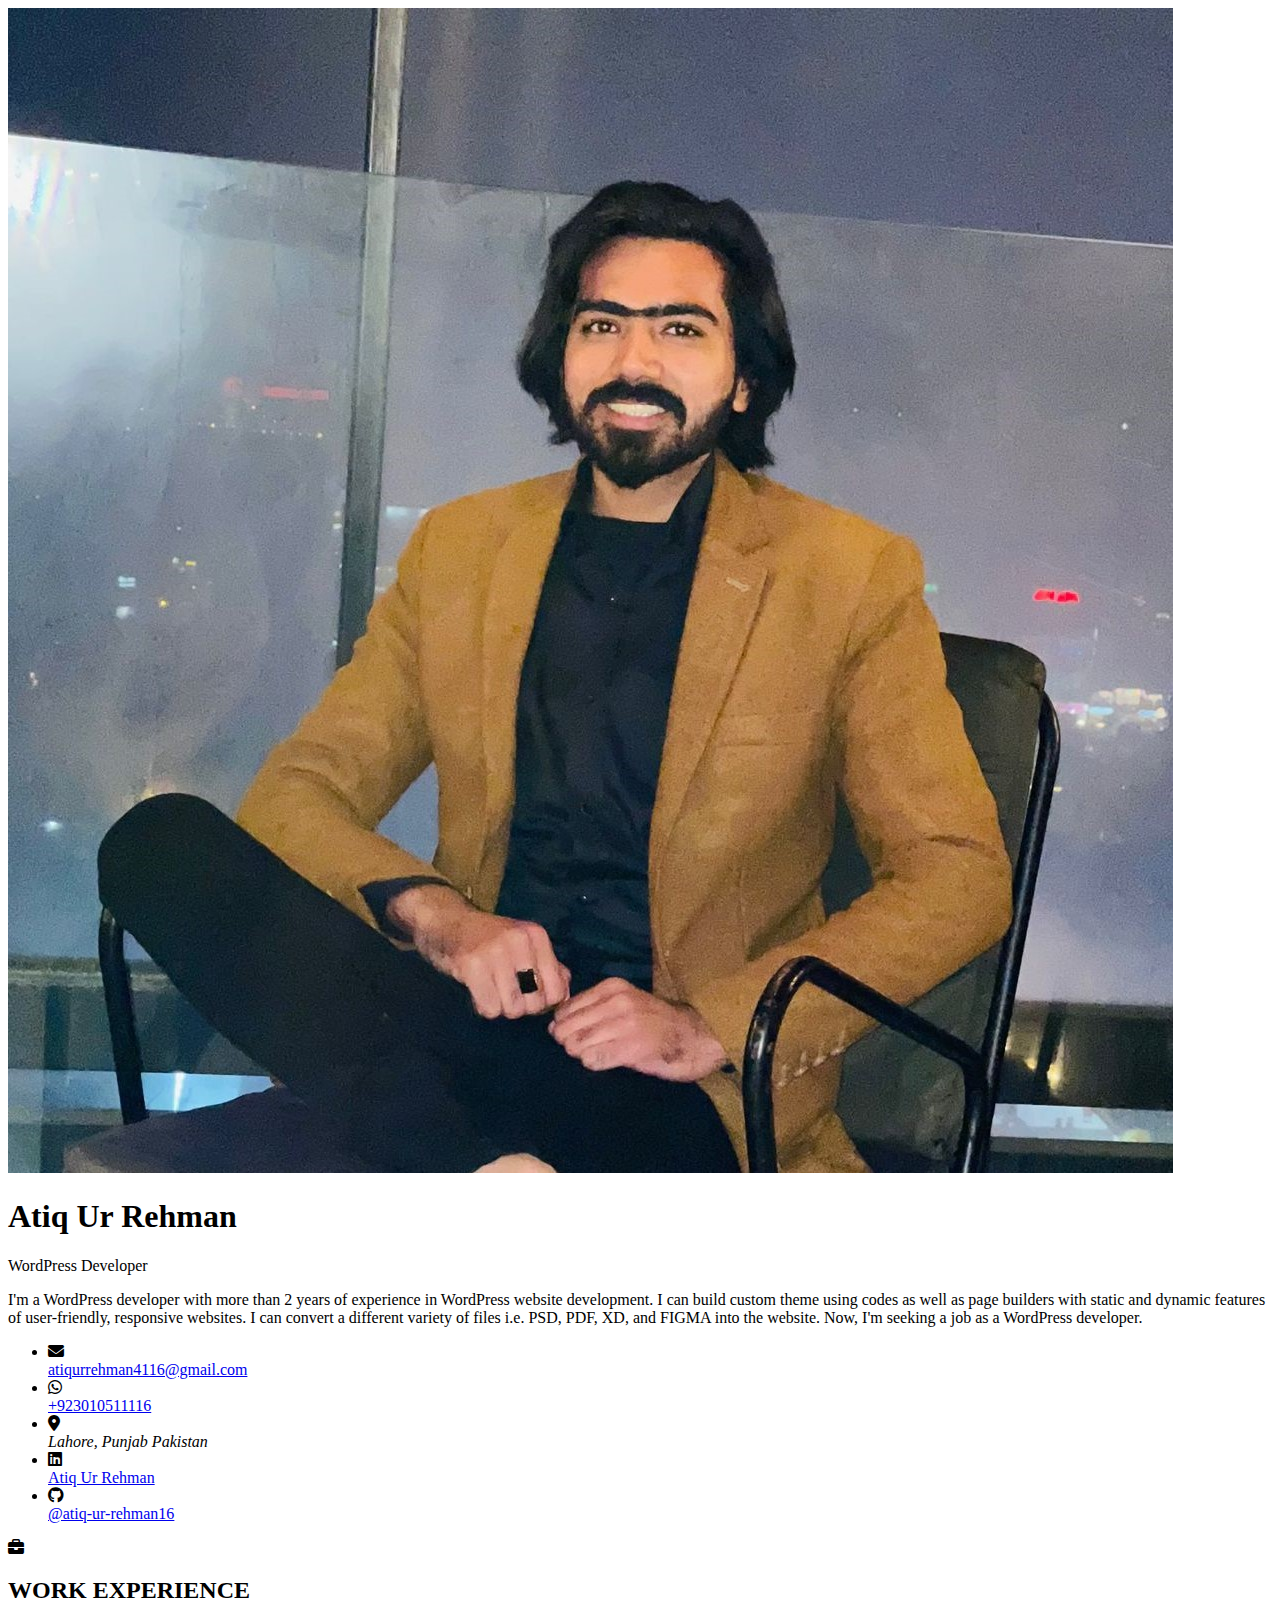
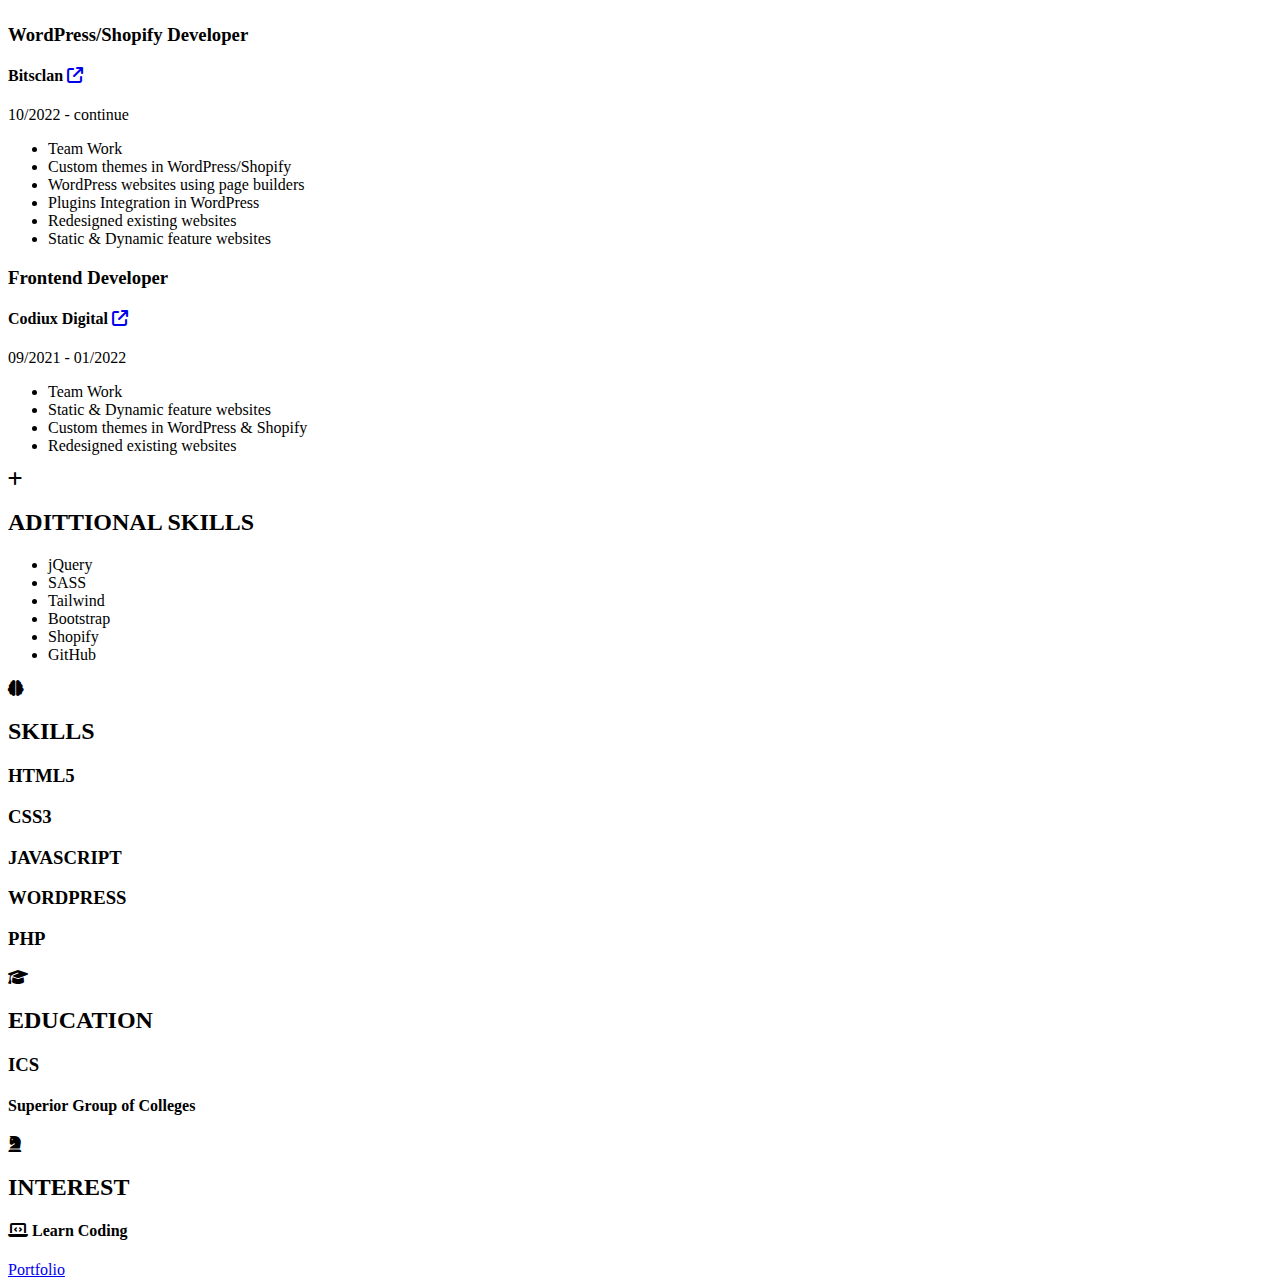
==== commit 148f0a45: "Update index.html" ====
--- a/index.html
+++ b/index.html
@@ -2,7 +2,7 @@
 <html lang="en">
 
 <head>
-    <title>Portfolio &#9866; Shahid Ifraheem</title>
+    <title>Portfolio &#9866; Ariq Ur Rehman</title>
     <meta charset="UTF-8">
     <meta http-equiv="X-UA-Compatible" content="IE=edge">
     <meta name="viewport" content="width=device-width, initial-scale=1.0">
@@ -29,7 +29,7 @@
                 <div class="summary">
                     <h1>Atiq Ur Rehman</h1>
                     <span>WordPress Developer</span>
-                    <p>I'm a WordPress developer with almost 2 years of experience in WordPress website development. I can build
+                    <p>I'm a WordPress developer with more than 2 years of experience in WordPress website development. I can build
                         custom theme using codes as well as page builders with static and dynamic features of
                         user-friendly, responsive websites. I can convert a different variety of
                         files i.e. PSD, PDF, XD, and FIGMA into the website. Now, I'm seeking a job as a WordPress
@@ -83,31 +83,28 @@
                 <div class="experiences">
                     <div class="experience">
                         <h3 class="universal-title">WordPress/Shopify Developer</h3>
-                        <h4 class="universal-name">Pantra Studios <a href="#" target="_blank"><i
+                        <h4 class="universal-name">Bitsclan <a href="https://bitsclan.com/" target="_blank"><i
                                     class="fa-solid fa-arrow-up-right-from-square"></i></a></h4>
-                        <span class="universal-date">05/2022 - 05/2023</span>
+                        <span class="universal-date">10/2022 - continue</span>
                         <ul class="details">
-                            <li>Project Management</li>
-                            <li>Client Management</li>
+                            <li>Team Work</li>
                             <li>Custom themes in WordPress/Shopify</li>
                             <li>WordPress websites using page builders</li>
-                            <li>Servers Management i.e cPanels including SLL & Email Setup With the Domains</li>
-                            <li>Namecheap | GoDaddy | One.com | 123reg etc..</li>
+                            <li>Plugins Integration in WordPress</li>
+                            <li>Redesigned existing websites</li>
+                            <li>Static & Dynamic feature websites</li>
                         </ul>
                     </div>
                     <div class="experience">
-                        <h3 class="universal-title">Full-Stack Web Developer</h3>
-                        <h4 class="universal-name">Codiux Digital <a href="#" target="_blank"><i
+                        <h3 class="universal-title">Frontend Developer</h3>
+                        <h4 class="universal-name">Codiux Digital <a href="https://codiuxdigital.com/" target="_blank"><i
                                     class="fa-solid fa-arrow-up-right-from-square"></i></a></h4>
-                        <span class="universal-date">04/2021 - 04/2022</span>
+                        <span class="universal-date">09/2021 - 01/2022</span>
                         <ul class="details">
                             <li>Team Work</li>
-                            <li>Project Management</li>
-                            <li>Client Management</li>
                             <li>Static & Dynamic feature websites</li>
                             <li>Custom themes in WordPress & Shopify</li>
                             <li>Redesigned existing websites</li>
-                            <li>Plugins/Apps Integration in WordPress/Shopify</li>
                         </ul>
                     </div>
                 </div>
@@ -120,12 +117,11 @@
                     </div>
                     <ul class="skills-list">
                         <li>jQuery</li>
+                        <li>SASS</li>
                         <li>Tailwind</li>
                         <li>Bootstrap</li>
                         <li>Shopify</li>
-                        <li>WebPack</li>
                         <li>GitHub</li>
-                        <li>Java</li>
                     </ul>
                 </div>
             </div>
